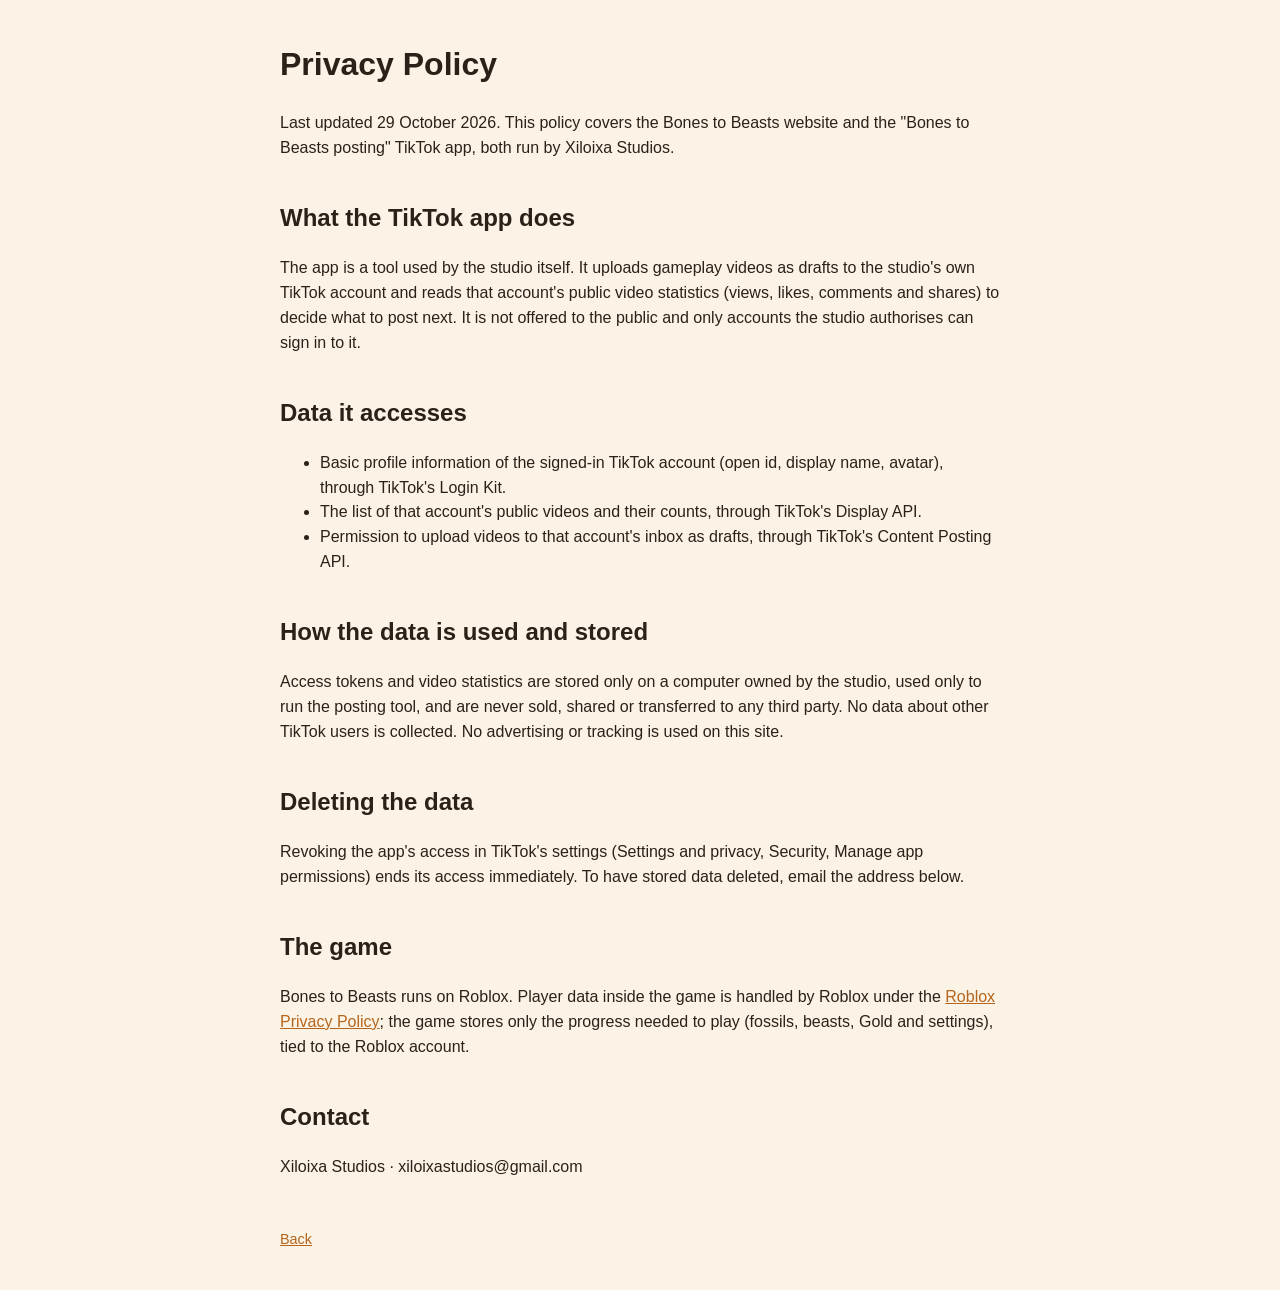
==== privacy/index.html @ 50ddc0f5 "Bones to Beasts site: privacy, terms, the TikTok sign-in return page" ====
<!doctype html><html lang="en"><head><meta charset="utf-8"><meta name="viewport" content="width=device-width,initial-scale=1"><title>Privacy Policy · Bones to Beasts</title><link rel="stylesheet" href="../style.css"></head><body>
<h1>Privacy Policy</h1>
<p>Last updated 29 October 2026. This policy covers the Bones to Beasts website and the "Bones to Beasts posting" TikTok app, both run by Xiloixa Studios.</p>
<h2>What the TikTok app does</h2>
<p>The app is a tool used by the studio itself. It uploads gameplay videos as drafts to the studio's own TikTok account and reads that account's public video statistics (views, likes, comments and shares) to decide what to post next. It is not offered to the public and only accounts the studio authorises can sign in to it.</p>
<h2>Data it accesses</h2>
<ul>
<li>Basic profile information of the signed-in TikTok account (open id, display name, avatar), through TikTok's Login Kit.</li>
<li>The list of that account's public videos and their counts, through TikTok's Display API.</li>
<li>Permission to upload videos to that account's inbox as drafts, through TikTok's Content Posting API.</li>
</ul>
<h2>How the data is used and stored</h2>
<p>Access tokens and video statistics are stored only on a computer owned by the studio, used only to run the posting tool, and are never sold, shared or transferred to any third party. No data about other TikTok users is collected. No advertising or tracking is used on this site.</p>
<h2>Deleting the data</h2>
<p>Revoking the app's access in TikTok's settings (Settings and privacy, Security, Manage app permissions) ends its access immediately. To have stored data deleted, email the address below.</p>
<h2>The game</h2>
<p>Bones to Beasts runs on Roblox. Player data inside the game is handled by Roblox under the <a href="https://www.roblox.com/info/privacy">Roblox Privacy Policy</a>; the game stores only the progress needed to play (fossils, beasts, Gold and settings), tied to the Roblox account.</p>
<h2>Contact</h2>
<p>Xiloixa Studios · xiloixastudios@gmail.com</p>
<footer><a href="../">Back</a></footer>
</body></html>
---- style.css ----
body{font-family:-apple-system,Segoe UI,Helvetica,Arial,sans-serif;max-width:720px;margin:40px auto;padding:0 20px;line-height:1.55;color:#2b2118;background:#fbf4e6}
h1{font-size:2rem}h2{margin-top:1.6em}a{color:#b5651d}img.icon{width:128px;border-radius:24px;display:block;margin-bottom:16px}
.btn{display:inline-block;background:#e39a2b;color:#2b2118;padding:12px 20px;border-radius:10px;font-weight:700;text-decoration:none}
code{background:#f1e6d0;padding:2px 6px;border-radius:4px;word-break:break-all}footer{margin-top:48px;font-size:.9rem;color:#6b5a48}
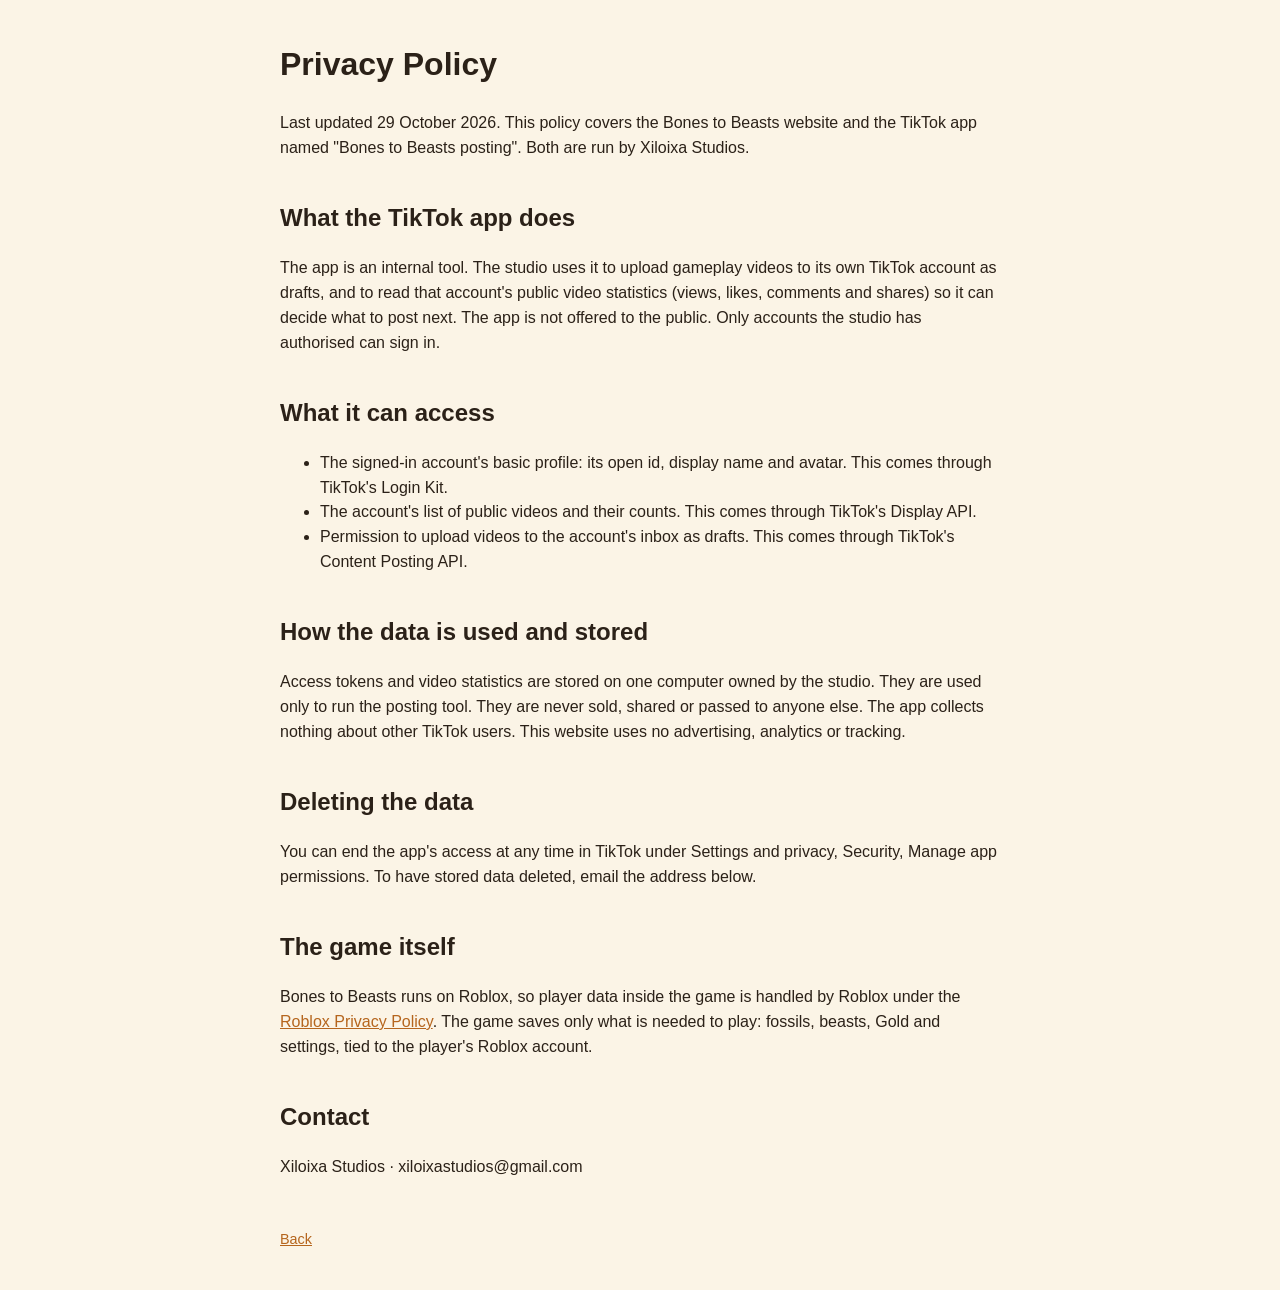
==== commit c8887009: "Plainer copy on every page; the sign-in page's error message fixed" ====
--- a/privacy/index.html
+++ b/privacy/index.html
@@ -1,20 +1,20 @@
 <!doctype html><html lang="en"><head><meta charset="utf-8"><meta name="viewport" content="width=device-width,initial-scale=1"><title>Privacy Policy · Bones to Beasts</title><link rel="stylesheet" href="../style.css"></head><body>
 <h1>Privacy Policy</h1>
-<p>Last updated 29 October 2026. This policy covers the Bones to Beasts website and the "Bones to Beasts posting" TikTok app, both run by Xiloixa Studios.</p>
+<p>Last updated 29 October 2026. This policy covers the Bones to Beasts website and the TikTok app named "Bones to Beasts posting". Both are run by Xiloixa Studios.</p>
 <h2>What the TikTok app does</h2>
-<p>The app is a tool used by the studio itself. It uploads gameplay videos as drafts to the studio's own TikTok account and reads that account's public video statistics (views, likes, comments and shares) to decide what to post next. It is not offered to the public and only accounts the studio authorises can sign in to it.</p>
-<h2>Data it accesses</h2>
+<p>The app is an internal tool. The studio uses it to upload gameplay videos to its own TikTok account as drafts, and to read that account's public video statistics (views, likes, comments and shares) so it can decide what to post next. The app is not offered to the public. Only accounts the studio has authorised can sign in.</p>
+<h2>What it can access</h2>
 <ul>
-<li>Basic profile information of the signed-in TikTok account (open id, display name, avatar), through TikTok's Login Kit.</li>
-<li>The list of that account's public videos and their counts, through TikTok's Display API.</li>
-<li>Permission to upload videos to that account's inbox as drafts, through TikTok's Content Posting API.</li>
+<li>The signed-in account's basic profile: its open id, display name and avatar. This comes through TikTok's Login Kit.</li>
+<li>The account's list of public videos and their counts. This comes through TikTok's Display API.</li>
+<li>Permission to upload videos to the account's inbox as drafts. This comes through TikTok's Content Posting API.</li>
 </ul>
 <h2>How the data is used and stored</h2>
-<p>Access tokens and video statistics are stored only on a computer owned by the studio, used only to run the posting tool, and are never sold, shared or transferred to any third party. No data about other TikTok users is collected. No advertising or tracking is used on this site.</p>
+<p>Access tokens and video statistics are stored on one computer owned by the studio. They are used only to run the posting tool. They are never sold, shared or passed to anyone else. The app collects nothing about other TikTok users. This website uses no advertising, analytics or tracking.</p>
 <h2>Deleting the data</h2>
-<p>Revoking the app's access in TikTok's settings (Settings and privacy, Security, Manage app permissions) ends its access immediately. To have stored data deleted, email the address below.</p>
-<h2>The game</h2>
-<p>Bones to Beasts runs on Roblox. Player data inside the game is handled by Roblox under the <a href="https://www.roblox.com/info/privacy">Roblox Privacy Policy</a>; the game stores only the progress needed to play (fossils, beasts, Gold and settings), tied to the Roblox account.</p>
+<p>You can end the app's access at any time in TikTok under Settings and privacy, Security, Manage app permissions. To have stored data deleted, email the address below.</p>
+<h2>The game itself</h2>
+<p>Bones to Beasts runs on Roblox, so player data inside the game is handled by Roblox under the <a href="https://www.roblox.com/info/privacy">Roblox Privacy Policy</a>. The game saves only what is needed to play: fossils, beasts, Gold and settings, tied to the player's Roblox account.</p>
 <h2>Contact</h2>
 <p>Xiloixa Studios · xiloixastudios@gmail.com</p>
 <footer><a href="../">Back</a></footer>
